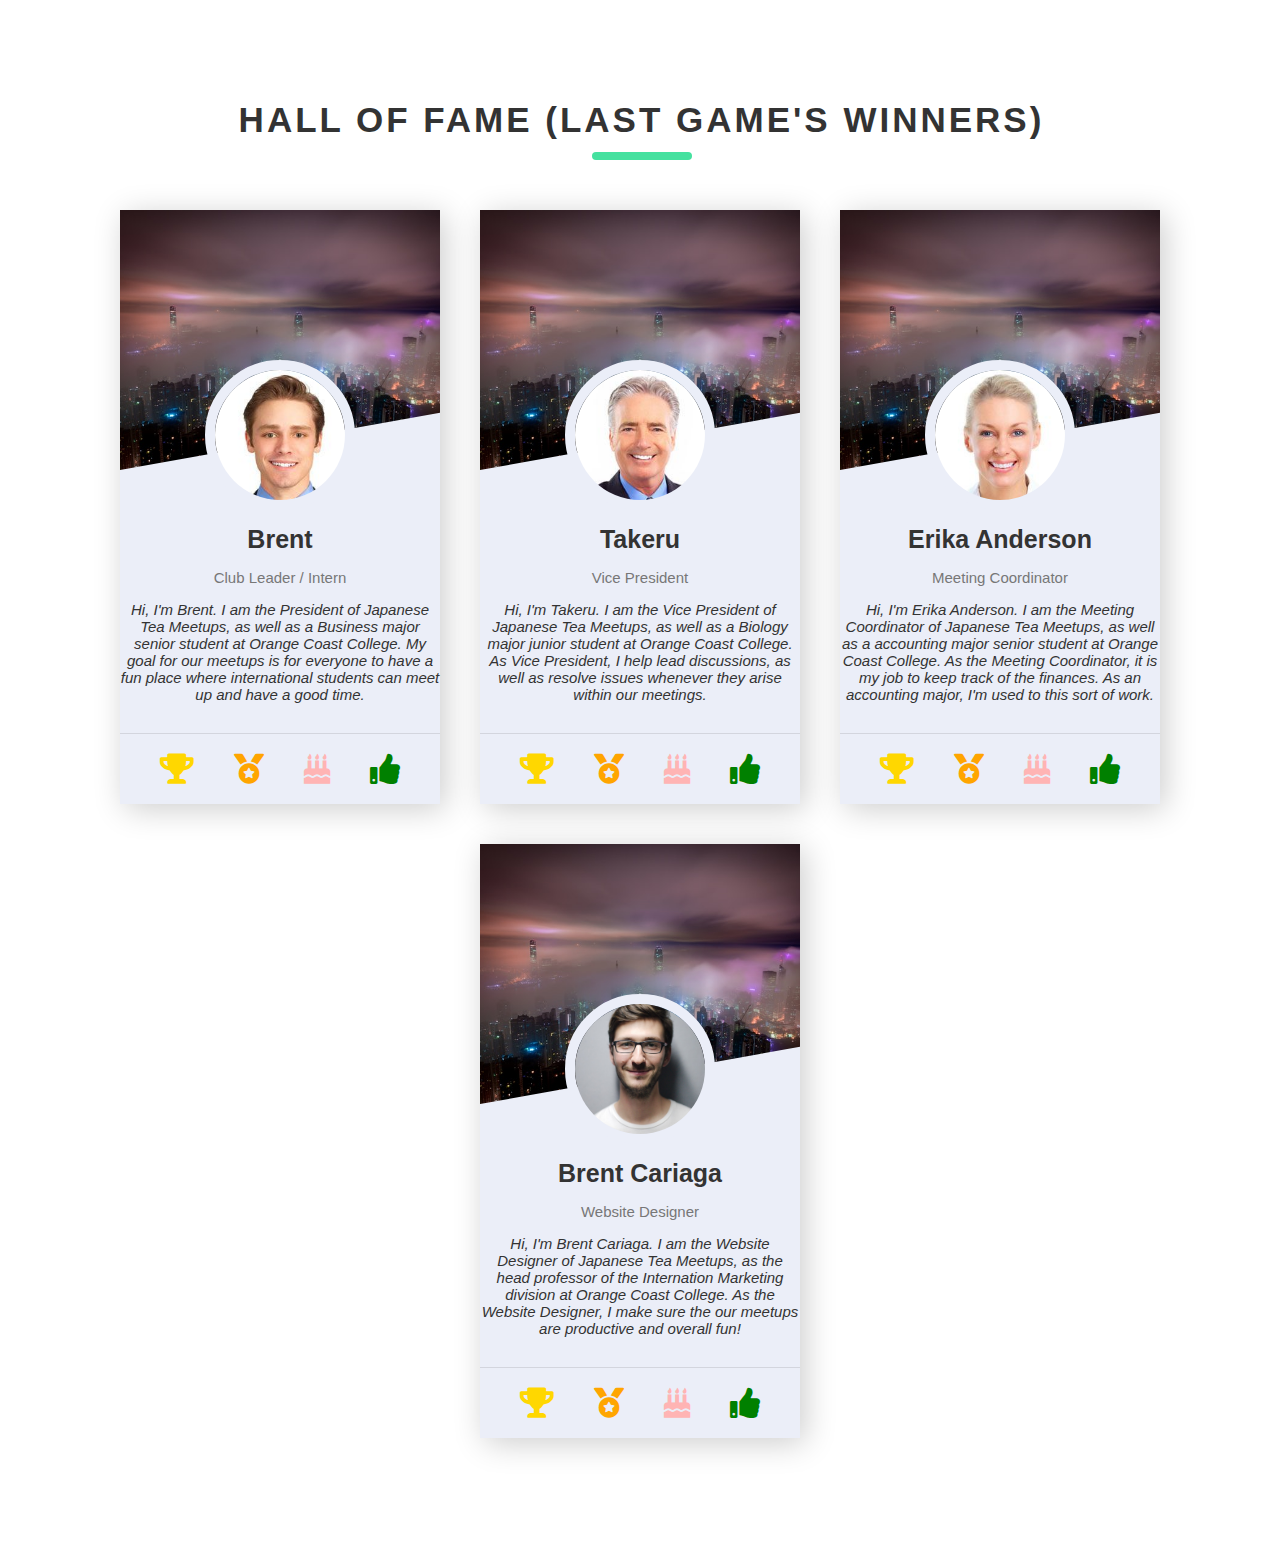
==== html/hall_of_fame.html @ 05199393 "Add files via upload" ====
<!DOCTYPE html>
<html lang="en">
  <head>
    <meta charset="UTF-8" />
    <meta name="viewport" content="width=device-width, initial-scale=1.0" />

    <!-- Favicon -->
    <link
      rel="apple-touch-icon"
      sizes="180x180"
      href="../hall_of_fame-files/favicon3/apple-touch-icon.png"
    />
    <link
      rel="icon"
      type="image/png"
      sizes="32x32"
      href="../hall_of_fame-files/favicon3/favicon-32x32.png"
    />
    <link
      rel="icon"
      type="image/png"
      sizes="16x16"
      href="../hall_of_fame-files/favicon3/favicon-16x16.png"
    />
    <!-- 
    <link
      rel="manifest"
      href="../hall_of_fame-files/favicon/site.webmanifest"
    />
    -->
    <link rel="icon" href="../hall_of_fame-files/favicon/favicon.ico" />
    <!-- Favicon -->

    <link
      rel="stylesheet"
      href="https://use.fontawesome.com/releases/v5.6.3/css/all.css"
    />
    <link rel="stylesheet" href="../hall_of_fame-files/css/style.css" />
    <title>Hall of Fame</title>
  </head>
  <body>
    <section id="card-new">
      <div class="container">
        <h1 class="heading-new">Hall of Fame (Last Game's Winners)</h1>
        <div class="card-new-wrapper">
          <!-- Card 1 -->
          <div class="card-new">
            <img
              src="../hall_of_fame-files/img/card-bg.jpg"
              alt="card-new background"
              class="card-new-img"
            />
            <img
              src="../hall_of_fame-files/img/profile2.jpg"
              alt="profile image"
              class="profile-img-new"
            />
            <h1>Brent</h1>
            <!-- <p class="job-title-new">President</p> -->
            <!-- <p class="job-title-new">Speaker of the House</p> -->
            <p class="job-title-new">Club Leader / Intern</p>
            <p class="about-new">
              Hi, I'm Brent. I am the President of Japanese Tea Meetups, as well
              as a Business major senior student at Orange Coast College. My
              goal for our meetups is for everyone to have a fun place where
              international students can meet up and have a good time.
            </p>
            <ul class="social-media-new">
              <li>
                <a href="#" class="ahref-new team"
                  ><i class="fas fa-trophy"></i
                ></a>
              </li>
              <li>
                <a href="#" class="ahref-new team"
                  ><i class="fas fa-medal"></i
                ></a>
              </li>
              <li>
                <a href="#" class="ahref-new team"
                  ><i class="fas fa-birthday-cake"></i
                ></a>
              </li>
              <li>
                <a href="#" class="ahref-new team"
                  ><i class="fas fa-thumbs-up"></i
                ></a>
              </li>
            </ul>
          </div>
          <!-- Card 2 -->
          <div class="card-new">
            <img
              src="../hall_of_fame-files/img/card-bg.jpg"
              alt="card-new background"
              class="card-new-img"
            />
            <img
              src="../hall_of_fame-files/img/profile4.jpg"
              alt="profile image"
              class="profile-img-new"
            />
            <h1>Takeru</h1>
            <!-- <p class="job-title-new">Vice President</p> -->
            <!-- <p class="job-title-new">Majority Leader</p> -->
            <p class="job-title-new">Vice President</p>
            <p class="about-new">
              Hi, I'm Takeru. I am the Vice President of Japanese Tea Meetups,
              as well as a Biology major junior student at Orange Coast College.
              As Vice President, I help lead discussions, as well as resolve
              issues whenever they arise within our meetings.
            </p>
            <ul class="social-media-new">
              <li>
                <a href="#" class="ahref-new team"
                  ><i class="fas fa-trophy"></i
                ></a>
              </li>
              <li>
                <a href="#" class="ahref-new team"
                  ><i class="fas fa-medal"></i
                ></a>
              </li>
              <li>
                <a href="#" class="ahref-new team"
                  ><i class="fas fa-birthday-cake"></i
                ></a>
              </li>
              <li>
                <a href="#" class="ahref-new team"
                  ><i class="fas fa-thumbs-up"></i
                ></a>
              </li>
            </ul>
          </div>
          <!-- Card 3 -->
          <div class="card-new">
            <img
              src="../hall_of_fame-files/img/card-bg.jpg"
              alt="card-new background"
              class="card-new-img"
            />
            <img
              src="../hall_of_fame-files/img/profile3.jpg"
              alt="profile image"
              class="profile-img-new"
            />
            <h1>Erika Anderson</h1>
            <!-- <p class="job-title-new">Treasurer</p> -->
            <!-- <p class="job-title-new">Majority Whip</p> -->
            <p class="job-title-new">Meeting Coordinator</p>
            <p class="about-new">
              Hi, I'm Erika Anderson. I am the Meeting Coordinator of Japanese
              Tea Meetups, as well as a accounting major senior student at
              Orange Coast College. As the Meeting Coordinator, it is my job to
              keep track of the finances. As an accounting major, I'm used to
              this sort of work.
            </p>
            <ul class="social-media-new">
              <li>
                <a href="#" class="ahref-new team"
                  ><i class="fas fa-trophy"></i
                ></a>
              </li>
              <li>
                <a href="#" class="ahref-new team"
                  ><i class="fas fa-medal"></i
                ></a>
              </li>
              <li>
                <a href="#" class="ahref-new team"
                  ><i class="fas fa-birthday-cake"></i
                ></a>
              </li>
              <li>
                <a href="#" class="ahref-new team"
                  ><i class="fas fa-thumbs-up"></i
                ></a>
              </li>
            </ul>
          </div>
          <!-- Card 4 -->
          <div class="card-new">
            <img
              src="../hall_of_fame-files/img/card-bg.jpg"
              alt="card-new background"
              class="card-new-img"
            />
            <img
              src="../hall_of_fame-files/img/profile1.jpg"
              alt="profile image"
              class="profile-img-new"
            />
            <h1>Brent Cariaga</h1>
            <!-- <p class="job-title-new">Club Advisor</p> -->
            <!-- <p class="job-title-new">Assistant Leader</p> -->
            <p class="job-title-new">Website Designer</p>
            <p class="about-new">
              Hi, I'm Brent Cariaga. I am the Website Designer of Japanese Tea
              Meetups, as the head professor of the Internation Marketing
              division at Orange Coast College. As the Website Designer, I make
              sure the our meetups are productive and overall fun!
            </p>
            <ul class="social-media-new">
              <li>
                <a href="#" class="ahref-new team"
                  ><i class="fas fa-trophy"></i
                ></a>
              </li>
              <li>
                <a href="#" class="ahref-new team"
                  ><i class="fas fa-medal"></i
                ></a>
              </li>
              <li>
                <a href="#" class="ahref-new team"
                  ><i class="fas fa-birthday-cake"></i
                ></a>
              </li>
              <li>
                <a href="#" class="ahref-new team"
                  ><i class="fas fa-thumbs-up"></i
                ></a>
              </li>
            </ul>
          </div>
        </div>
      </div>
    </section>
  </body>
</html>
---- hall_of_fame-files/css/style.css ----
*,
section#card-new {
  margin: 0;
  padding: 0;
  box-sizing: border-box;
}

html,
section#card-new {
  font-size: 10px !important;
  font-family: "Roboto", sans-serif !important;
}

body,
section#card-new {
  overflow-x: hidden;
}

a.team {
  text-decoration: none;
  color: #fff;
}

section#card-new {
  padding: 10rem 0 !important;
  background-color: #fff;
}

.heading-new {
  text-transform: uppercase;
  font-size: 3.5rem !important;
  letter-spacing: 3px;
  margin-right: -3px;
  margin-bottom: 5rem;
  text-align: center;
  color: #333 !important;
  position: relative;
}

.heading-new::after {
  content: "";
  width: 10rem;
  height: 0.8rem;
  background-color: #45e19f;
  position: absolute;
  bottom: -2rem;
  left: 50%;
  transform: translateX(-50%);
  border-radius: 2rem;
}

.card-new-wrapper {
  display: flex;
  align-items: center;
  align-content: center;
  flex-direction: column;
}

.card-new {
  width: 32rem;
  background-color: #ebeef8;
  display: flex;
  flex-direction: column;
  align-items: center;
  justify-content: center;
  margin: 2rem 0;
  box-shadow: 0.5rem 0.5rem 3rem rgba(0, 0, 0, 0.2);
}

.card-new .card-new-img {
  width: 100%;
  height: 26rem;
  object-fit: cover;
  -webkit-clip-path: polygon(0 0, 100% 0, 100% 78%, 0% 100%);
  clip-path: polygon(0 0, 100% 0, 100% 78%, 0% 100%);
}

.profile-img-new {
  width: 15rem;
  height: 15rem;
  object-fit: cover;
  border-radius: 50%;
  margin-top: -11rem;
  z-index: 999;
  border: 1rem solid #ebeef8;
}

.card-new h1 {
  font-size: 2.5rem !important;
  color: #333 !important;
  margin: 1.5rem 0 !important;
}

.job-title-new {
  color: #777;
  font-size: 1.5rem;
  font-weight: 300;
}

.about-new {
  font-size: 1.5rem;
  margin: 1.5rem 0;
  font-style: italic;
  text-align: center;
  color: #333;
}

.card-new .btn-new {
  padding: 1rem 2.5rem;
  background-color: #445ae3;
  border-radius: 2rem;
  margin: 1rem 0;
  text-transform: uppercase;
  color: #eee;
  font-size: 1.4rem;
  transition: all 0.5s;
}

.card-new .btn-new:hover {
  transform: translateY(-2px);
  box-shadow: 0.5rem 0.5rem 2rem rgba(0, 0, 0, 0.2);
}

.card-new .btn-new:active {
  transform: translateY(0);
  box-shadow: none;
}

.social-media-new {
  width: 100%;
  list-style: none;
  display: flex;
  justify-content: space-evenly;
  padding: 2rem 0;
  margin-top: 1.5rem;
  border-top: 1px solid rgba(0, 0, 0, 0.1);
}

.social-media-new i {
  font-size: 3rem;
  transition: color 0.5s;
}

/* 
.fa-facebook-square {
  color: #3b5999;
}
*/

.fa-trophy {
  color: #ffd700;
  /* color: #cfb53b; */
}

/* 
.fa-twitter-square {
  color: #55acee;
}
*/

.fa-medal {
  color: #ffa500;
}

/* 
.fa-instagram {
  color: #e6683c;
}
*/

.fa-birthday-cake {
  color: #ffb4b4;
}

/* 
.fa-google-plus-square {
  color: #dd4b39;
}
*/

.fa-thumbs-up {
  color: green;
}

/* Change later ? */
.fa-facebook-square:hover,
.fa-twitter-square:hover,
.fa-instagram:hover,
.fa-google-plus-square:hover {
  color: #45e19f;
}

@media screen and (min-width: 700px) {
  .card-new-wrapper {
    flex-direction: row;
    flex-wrap: wrap;
    justify-content: center;
    align-items: center;
  }

  .card-new {
    margin: 2rem;
    transition: transform 0.5s;
  }

  /* Change later ? */
  @keyframes fadeIn {
    from {
      opacity: 0;
    }
    to {
      opacity: 1;
    }
  }

  .card-new:nth-child(1) {
    animation: fadeIn 0.25s 0.25s backwards;
  }

  .card-new:nth-child(2) {
    animation: fadeIn 0.25s 0.5s backwards;
  }
  .card-new:nth-child(3) {
    animation: fadeIn 0.25s 0.75s backwards;
  }
  .card-new:nth-child(4) {
    animation: fadeIn 0.25s 1s backwards;
  }

  .card-new:hover {
    transform: scale(1.05);
  }
}
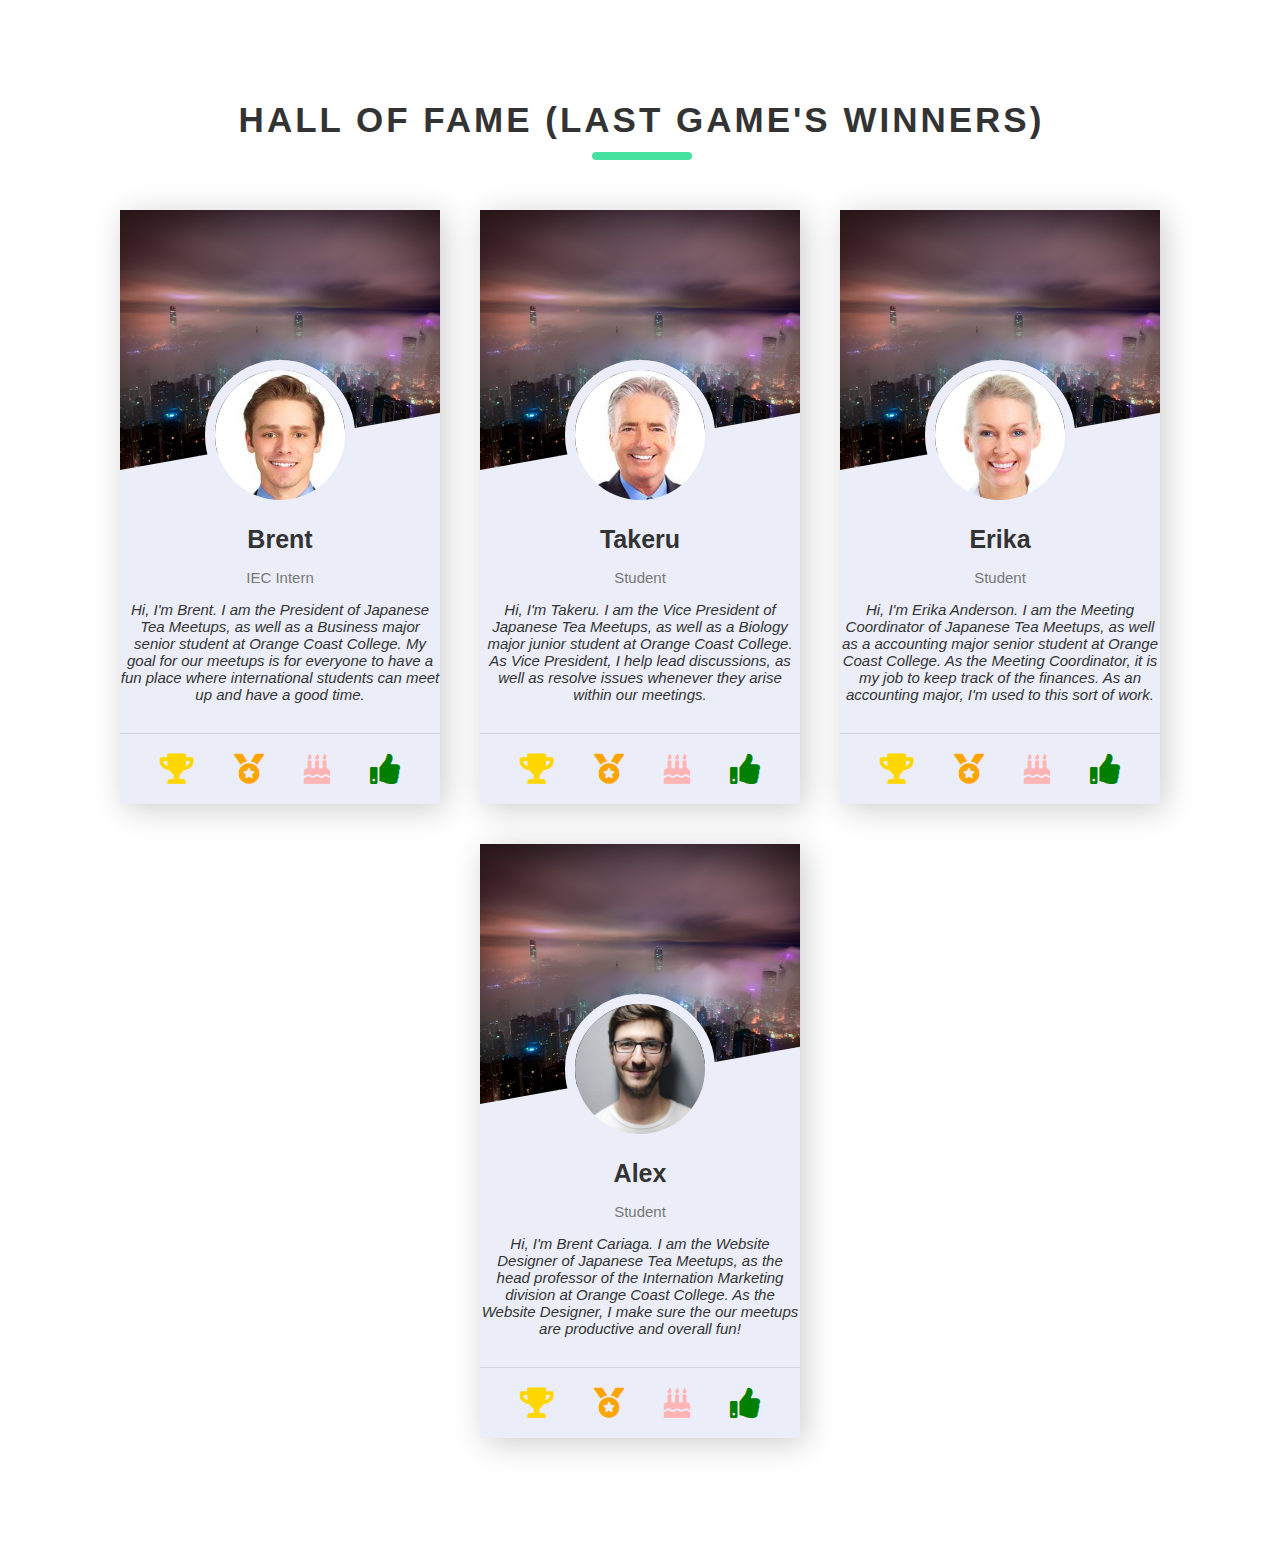
==== commit e267cccc: "Add files via upload" ====
--- a/html/hall_of_fame.html
+++ b/html/hall_of_fame.html
@@ -58,7 +58,7 @@
             <h1>Brent</h1>
             <!-- <p class="job-title-new">President</p> -->
             <!-- <p class="job-title-new">Speaker of the House</p> -->
-            <p class="job-title-new">Club Leader / Intern</p>
+            <p class="job-title-new">IEC Intern</p>
             <p class="about-new">
               Hi, I'm Brent. I am the President of Japanese Tea Meetups, as well
               as a Business major senior student at Orange Coast College. My
@@ -103,7 +103,7 @@
             <h1>Takeru</h1>
             <!-- <p class="job-title-new">Vice President</p> -->
             <!-- <p class="job-title-new">Majority Leader</p> -->
-            <p class="job-title-new">Vice President</p>
+            <p class="job-title-new">Student</p>
             <p class="about-new">
               Hi, I'm Takeru. I am the Vice President of Japanese Tea Meetups,
               as well as a Biology major junior student at Orange Coast College.
@@ -145,10 +145,10 @@
               alt="profile image"
               class="profile-img-new"
             />
-            <h1>Erika Anderson</h1>
+            <h1>Erika</h1>
             <!-- <p class="job-title-new">Treasurer</p> -->
             <!-- <p class="job-title-new">Majority Whip</p> -->
-            <p class="job-title-new">Meeting Coordinator</p>
+            <p class="job-title-new">Student</p>
             <p class="about-new">
               Hi, I'm Erika Anderson. I am the Meeting Coordinator of Japanese
               Tea Meetups, as well as a accounting major senior student at
@@ -191,10 +191,10 @@
               alt="profile image"
               class="profile-img-new"
             />
-            <h1>Brent Cariaga</h1>
+            <h1>Alex</h1>
             <!-- <p class="job-title-new">Club Advisor</p> -->
             <!-- <p class="job-title-new">Assistant Leader</p> -->
-            <p class="job-title-new">Website Designer</p>
+            <p class="job-title-new">Student</p>
             <p class="about-new">
               Hi, I'm Brent Cariaga. I am the Website Designer of Japanese Tea
               Meetups, as the head professor of the Internation Marketing
